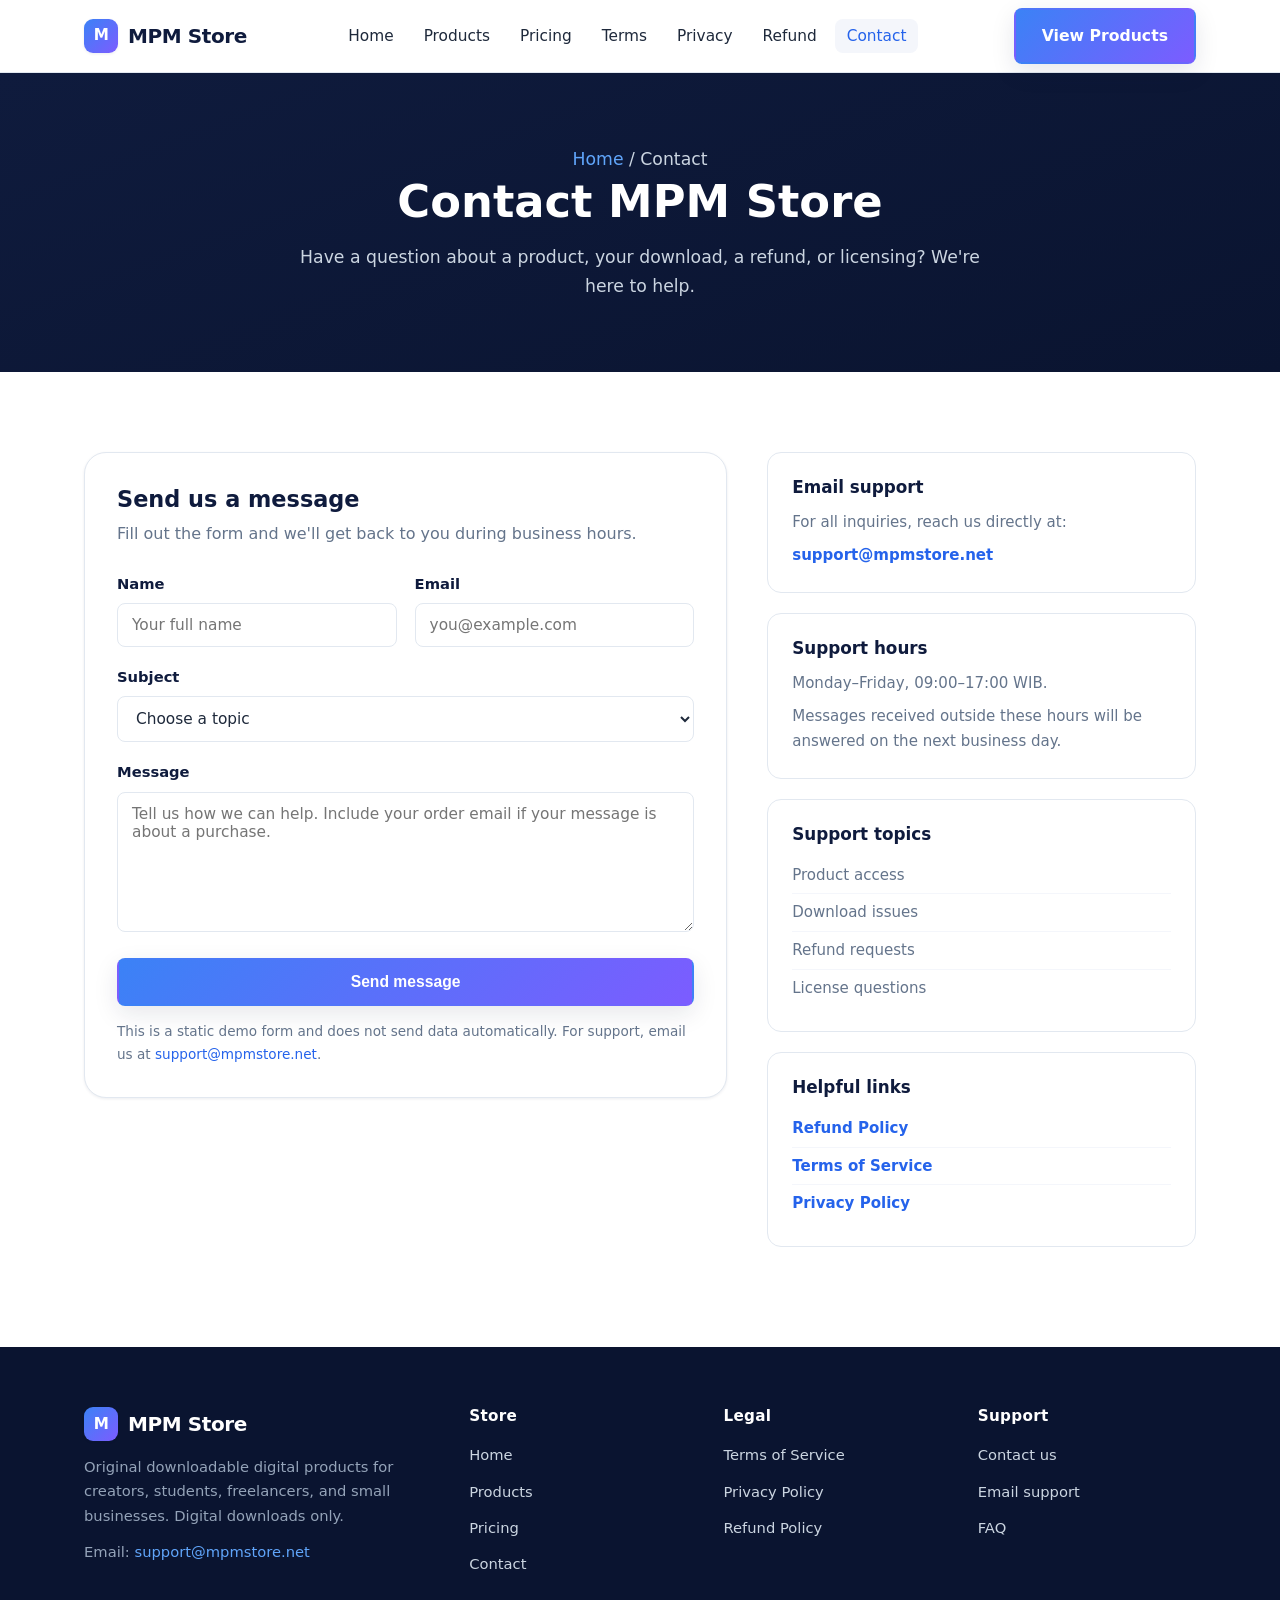
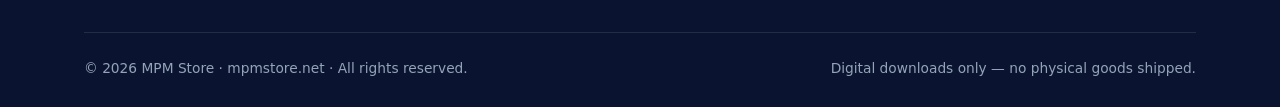
==== contact.html @ 4e31dbba "Add MPM Store static website (pages, CSS, JS)" ====
<!DOCTYPE html>
<html lang="en">
<head>
  <meta charset="UTF-8" />
  <meta name="viewport" content="width=device-width, initial-scale=1.0" />
  <title>Contact — MPM Store</title>
  <meta name="description" content="Contact MPM Store for product access, download issues, refund requests, and license questions. Email support@mpmstore.net." />
  <meta name="author" content="MPM Store" />
  <meta name="theme-color" content="#0f1b3d" />
  <link rel="canonical" href="https://mpmstore.net/contact.html" />

  <meta property="og:type" content="website" />
  <meta property="og:site_name" content="MPM Store" />
  <meta property="og:title" content="Contact — MPM Store" />
  <meta property="og:description" content="Get in touch with MPM Store support." />
  <meta property="og:url" content="https://mpmstore.net/contact.html" />
  <meta property="og:image" content="https://mpmstore.net/assets/img/og-image.png" />
  <meta name="twitter:card" content="summary_large_image" />

  <link rel="icon" href="data:image/svg+xml,%3Csvg xmlns='http://www.w3.org/2000/svg' viewBox='0 0 32 32'%3E%3Crect width='32' height='32' rx='8' fill='%233b82f6'/%3E%3Ctext x='50%25' y='56%25' font-family='Arial' font-size='15' font-weight='bold' fill='white' text-anchor='middle'%3EM%3C/text%3E%3C/svg%3E" />
  <link rel="stylesheet" href="assets/css/style.css" />
</head>
<body>
  <a class="skip-link" href="#main">Skip to content</a>

  <header class="site-header">
    <div class="container nav">
      <a class="brand" href="index.html" aria-label="MPM Store home">
        <span class="brand-mark">M</span> MPM Store
      </a>
      <nav aria-label="Primary">
        <ul class="nav-menu" id="nav-menu">
          <li><a href="index.html">Home</a></li>
          <li><a href="pricing.html">Products</a></li>
          <li><a href="pricing.html">Pricing</a></li>
          <li><a href="terms-of-service.html">Terms</a></li>
          <li><a href="privacy-policy.html">Privacy</a></li>
          <li><a href="refund-policy.html">Refund</a></li>
          <li><a href="contact.html" class="is-active">Contact</a></li>
          <li><a class="btn btn--primary btn--mobile" href="pricing.html">View Products</a></li>
        </ul>
      </nav>
      <div class="nav-actions">
        <a class="btn btn--primary" href="pricing.html">View Products</a>
        <button class="nav-toggle" id="nav-toggle" aria-label="Toggle menu" aria-controls="nav-menu" aria-expanded="false">
          <span></span><span></span><span></span>
        </button>
      </div>
    </div>
  </header>

  <main id="main">
    <section class="page-hero">
      <div class="container">
        <p class="breadcrumb"><a href="index.html">Home</a> / Contact</p>
        <h1>Contact MPM Store</h1>
        <p>Have a question about a product, your download, a refund, or licensing? We're here to help.</p>
      </div>
    </section>

    <section class="section">
      <div class="container">
        <div class="contact-grid">
          <!-- Form -->
          <div class="form-card">
            <h2 style="font-size:1.4rem;margin-bottom:8px;">Send us a message</h2>
            <p style="color:var(--text-muted);margin-bottom:24px;">Fill out the form and we'll get back to you during business hours.</p>

            <form id="contact-form" novalidate>
              <div class="form-row">
                <div class="field">
                  <label for="name">Name</label>
                  <input type="text" id="name" name="name" autocomplete="name" required placeholder="Your full name" />
                </div>
                <div class="field">
                  <label for="email">Email</label>
                  <input type="email" id="email" name="email" autocomplete="email" required placeholder="you@example.com" />
                </div>
              </div>
              <div class="field">
                <label for="subject">Subject</label>
                <select id="subject" name="subject" required>
                  <option value="" disabled selected>Choose a topic</option>
                  <option value="product-access">Product access</option>
                  <option value="download-issues">Download issues</option>
                  <option value="refund-request">Refund request</option>
                  <option value="license-questions">License questions</option>
                  <option value="other">Other</option>
                </select>
              </div>
              <div class="field">
                <label for="message">Message</label>
                <textarea id="message" name="message" required placeholder="Tell us how we can help. Include your order email if your message is about a purchase."></textarea>
              </div>
              <button type="submit" class="btn btn--primary btn--block">Send message</button>
              <p class="form-note">This is a static demo form and does not send data automatically. For support, email us at <a href="mailto:support@mpmstore.net">support@mpmstore.net</a>.</p>
              <div class="form-status" id="form-status" role="status" aria-live="polite"></div>
            </form>
          </div>

          <!-- Info sidebar -->
          <div>
            <div class="info-card">
              <h3>Email support</h3>
              <p>For all inquiries, reach us directly at:</p>
              <p style="margin-top:8px;"><a href="mailto:support@mpmstore.net">support@mpmstore.net</a></p>
            </div>

            <div class="info-card">
              <h3>Support hours</h3>
              <p>Monday–Friday, 09:00–17:00 WIB.</p>
              <p style="margin-top:8px;">Messages received outside these hours will be answered on the next business day.</p>
            </div>

            <div class="info-card">
              <h3>Support topics</h3>
              <ul>
                <li>Product access</li>
                <li>Download issues</li>
                <li>Refund requests</li>
                <li>License questions</li>
              </ul>
            </div>

            <div class="info-card">
              <h3>Helpful links</h3>
              <ul>
                <li><a href="refund-policy.html">Refund Policy</a></li>
                <li><a href="terms-of-service.html">Terms of Service</a></li>
                <li><a href="privacy-policy.html">Privacy Policy</a></li>
              </ul>
            </div>
          </div>
        </div>
      </div>
    </section>
  </main>

  <footer class="site-footer">
    <div class="container">
      <div class="footer-grid">
        <div class="footer-brand">
          <a class="brand" href="index.html"><span class="brand-mark">M</span> MPM Store</a>
          <p>Original downloadable digital products for creators, students, freelancers, and small businesses. Digital downloads only.</p>
          <p style="margin-top:12px;">Email: <a href="mailto:support@mpmstore.net">support@mpmstore.net</a></p>
        </div>
        <div class="footer-col">
          <h4>Store</h4>
          <ul>
            <li><a href="index.html">Home</a></li>
            <li><a href="pricing.html">Products</a></li>
            <li><a href="pricing.html">Pricing</a></li>
            <li><a href="contact.html">Contact</a></li>
          </ul>
        </div>
        <div class="footer-col">
          <h4>Legal</h4>
          <ul>
            <li><a href="terms-of-service.html">Terms of Service</a></li>
            <li><a href="privacy-policy.html">Privacy Policy</a></li>
            <li><a href="refund-policy.html">Refund Policy</a></li>
          </ul>
        </div>
        <div class="footer-col">
          <h4>Support</h4>
          <ul>
            <li><a href="contact.html">Contact us</a></li>
            <li><a href="mailto:support@mpmstore.net">Email support</a></li>
            <li><a href="index.html#faq">FAQ</a></li>
          </ul>
        </div>
      </div>
      <div class="footer-bottom">
        <span>&copy; <span data-year>2026</span> MPM Store · mpmstore.net · All rights reserved.</span>
        <span>Digital downloads only — no physical goods shipped.</span>
      </div>
    </div>
  </footer>

  <script src="assets/js/main.js"></script>
</body>
</html>
---- assets/css/style.css ----
/* ==========================================================================
   MPM Store — Global Stylesheet
   ========================================================================== */

/* ---------- Design Tokens ---------- */
:root {
  --navy: #0f1b3d;
  --navy-deep: #0a1430;
  --navy-soft: #16264f;
  --blue: #3b82f6;
  --blue-soft: #60a5fa;
  --blue-dark: #2563eb;
  --purple: #7c5cff;
  --purple-soft: #a78bfa;
  --white: #ffffff;
  --light-gray: #f4f6fb;
  --gray: #e2e8f0;
  --gray-mid: #94a3b8;
  --text: #1e293b;
  --text-muted: #64748b;
  --text-light: #cbd5e1;

  --radius-sm: 8px;
  --radius: 14px;
  --radius-lg: 22px;

  --shadow-sm: 0 1px 3px rgba(15, 27, 61, 0.08);
  --shadow: 0 8px 24px rgba(15, 27, 61, 0.10);
  --shadow-lg: 0 20px 50px rgba(15, 27, 61, 0.18);

  --container: 1160px;
  --font: "Segoe UI", system-ui, -apple-system, "Helvetica Neue", Arial, sans-serif;

  --transition: 0.25s ease;
}

/* ---------- Reset / Base ---------- */
*,
*::before,
*::after {
  box-sizing: border-box;
  margin: 0;
  padding: 0;
}

html {
  scroll-behavior: smooth;
}

body {
  font-family: var(--font);
  color: var(--text);
  background: var(--white);
  line-height: 1.65;
  font-size: 16px;
  -webkit-font-smoothing: antialiased;
}

img,
svg {
  max-width: 100%;
  display: block;
}

a {
  color: var(--blue-dark);
  text-decoration: none;
  transition: color var(--transition);
}

a:hover {
  color: var(--purple);
}

h1,
h2,
h3,
h4 {
  color: var(--navy);
  line-height: 1.25;
  font-weight: 700;
}

ul {
  list-style: none;
}

:focus-visible {
  outline: 3px solid var(--purple-soft);
  outline-offset: 2px;
  border-radius: 4px;
}

/* ---------- Layout Helpers ---------- */
.container {
  width: 100%;
  max-width: var(--container);
  margin: 0 auto;
  padding: 0 24px;
}

.section {
  padding: 80px 0;
}

.section--tight {
  padding: 56px 0;
}

.section--alt {
  background: var(--light-gray);
}

.section-head {
  max-width: 720px;
  margin: 0 auto 48px;
  text-align: center;
}

.section-head h2 {
  font-size: clamp(1.7rem, 3vw, 2.3rem);
  margin-bottom: 14px;
}

.section-head p {
  color: var(--text-muted);
  font-size: 1.05rem;
}

.eyebrow {
  display: inline-block;
  font-size: 0.8rem;
  font-weight: 700;
  letter-spacing: 0.08em;
  text-transform: uppercase;
  color: var(--purple);
  margin-bottom: 12px;
}

.skip-link {
  position: absolute;
  left: -999px;
  top: 0;
  background: var(--navy);
  color: var(--white);
  padding: 10px 16px;
  border-radius: 0 0 var(--radius-sm) 0;
  z-index: 1000;
}

.skip-link:focus {
  left: 0;
  color: var(--white);
}

/* ---------- Buttons ---------- */
.btn {
  display: inline-flex;
  align-items: center;
  justify-content: center;
  gap: 8px;
  font-weight: 600;
  font-size: 0.98rem;
  padding: 13px 26px;
  border-radius: var(--radius-sm);
  border: 2px solid transparent;
  cursor: pointer;
  transition: transform var(--transition), box-shadow var(--transition),
    background var(--transition), color var(--transition);
  white-space: nowrap;
}

.btn--primary {
  background: linear-gradient(135deg, var(--blue) 0%, var(--purple) 100%);
  color: var(--white);
  box-shadow: var(--shadow);
}

.btn--primary:hover {
  color: var(--white);
  transform: translateY(-2px);
  box-shadow: var(--shadow-lg);
}

.btn--secondary {
  background: var(--white);
  color: var(--navy);
  border-color: var(--gray);
}

.btn--secondary:hover {
  border-color: var(--blue);
  color: var(--blue-dark);
  transform: translateY(-2px);
}

.btn--ghost {
  background: rgba(255, 255, 255, 0.08);
  color: var(--white);
  border-color: rgba(255, 255, 255, 0.35);
}

.btn--ghost:hover {
  background: rgba(255, 255, 255, 0.18);
  color: var(--white);
  transform: translateY(-2px);
}

.btn--block {
  width: 100%;
}

/* ---------- Header / Navbar ---------- */
.site-header {
  position: sticky;
  top: 0;
  z-index: 100;
  background: rgba(255, 255, 255, 0.92);
  backdrop-filter: saturate(180%) blur(10px);
  border-bottom: 1px solid var(--gray);
}

.nav {
  display: flex;
  align-items: center;
  justify-content: space-between;
  height: 72px;
}

.brand {
  display: inline-flex;
  align-items: center;
  gap: 10px;
  font-weight: 800;
  font-size: 1.25rem;
  color: var(--navy);
  letter-spacing: -0.02em;
}

.brand:hover {
  color: var(--navy);
}

.brand-mark {
  width: 34px;
  height: 34px;
  border-radius: 9px;
  background: linear-gradient(135deg, var(--blue) 0%, var(--purple) 100%);
  display: inline-flex;
  align-items: center;
  justify-content: center;
  color: var(--white);
  font-size: 0.95rem;
  font-weight: 800;
  box-shadow: var(--shadow-sm);
}

.nav-menu {
  display: flex;
  align-items: center;
  gap: 6px;
}

.nav-menu a {
  color: var(--text);
  font-weight: 500;
  padding: 8px 12px;
  border-radius: var(--radius-sm);
  font-size: 0.96rem;
}

.nav-menu a:hover,
.nav-menu a.is-active {
  color: var(--blue-dark);
  background: var(--light-gray);
}

.nav-actions {
  display: flex;
  align-items: center;
  gap: 12px;
}

.nav-toggle {
  display: none;
  flex-direction: column;
  justify-content: center;
  gap: 5px;
  width: 44px;
  height: 44px;
  background: transparent;
  border: 1px solid var(--gray);
  border-radius: var(--radius-sm);
  cursor: pointer;
}

.nav-toggle span {
  display: block;
  width: 20px;
  height: 2px;
  margin: 0 auto;
  background: var(--navy);
  transition: transform var(--transition), opacity var(--transition);
}

.nav-toggle[aria-expanded="true"] span:nth-child(1) {
  transform: translateY(7px) rotate(45deg);
}

.nav-toggle[aria-expanded="true"] span:nth-child(2) {
  opacity: 0;
}

.nav-toggle[aria-expanded="true"] span:nth-child(3) {
  transform: translateY(-7px) rotate(-45deg);
}

/* ---------- Hero ---------- */
.hero {
  position: relative;
  background: radial-gradient(
      1200px 600px at 80% -10%,
      rgba(124, 92, 255, 0.35),
      transparent 60%
    ),
    radial-gradient(
      900px 500px at 0% 0%,
      rgba(59, 130, 246, 0.30),
      transparent 55%
    ),
    linear-gradient(160deg, var(--navy) 0%, var(--navy-deep) 100%);
  color: var(--white);
  padding: 96px 0 100px;
  overflow: hidden;
}

.hero-grid {
  display: grid;
  grid-template-columns: 1.1fr 0.9fr;
  gap: 56px;
  align-items: center;
}

.hero h1 {
  color: var(--white);
  font-size: clamp(2.1rem, 4.6vw, 3.3rem);
  letter-spacing: -0.02em;
  margin-bottom: 20px;
}

.hero p {
  color: var(--text-light);
  font-size: 1.12rem;
  max-width: 560px;
  margin-bottom: 32px;
}

.hero-badge {
  display: inline-flex;
  align-items: center;
  gap: 8px;
  background: rgba(255, 255, 255, 0.10);
  border: 1px solid rgba(255, 255, 255, 0.20);
  color: var(--text-light);
  font-size: 0.85rem;
  font-weight: 600;
  padding: 7px 14px;
  border-radius: 999px;
  margin-bottom: 24px;
}

.hero-badge .dot {
  width: 8px;
  height: 8px;
  border-radius: 50%;
  background: var(--blue-soft);
  box-shadow: 0 0 0 4px rgba(96, 165, 250, 0.25);
}

.hero-cta {
  display: flex;
  flex-wrap: wrap;
  gap: 14px;
}

.hero-note {
  margin-top: 22px;
  font-size: 0.86rem;
  color: var(--gray-mid);
}

/* Hero visual card */
.hero-visual {
  position: relative;
}

.hero-card {
  background: rgba(255, 255, 255, 0.06);
  border: 1px solid rgba(255, 255, 255, 0.16);
  border-radius: var(--radius-lg);
  padding: 24px;
  backdrop-filter: blur(6px);
  box-shadow: var(--shadow-lg);
}

.hero-card-row {
  display: flex;
  align-items: center;
  gap: 14px;
  padding: 14px;
  border-radius: var(--radius);
  background: rgba(255, 255, 255, 0.05);
  margin-bottom: 12px;
}

.hero-card-row:last-child {
  margin-bottom: 0;
}

.hero-card-icon {
  width: 46px;
  height: 46px;
  border-radius: 12px;
  flex-shrink: 0;
}

.hero-card-text strong {
  display: block;
  color: var(--white);
  font-size: 0.98rem;
}

.hero-card-text span {
  color: var(--gray-mid);
  font-size: 0.84rem;
}

/* Gradient utility blocks */
.grad-1 { background: linear-gradient(135deg, #3b82f6, #7c5cff); }
.grad-2 { background: linear-gradient(135deg, #06b6d4, #3b82f6); }
.grad-3 { background: linear-gradient(135deg, #7c5cff, #ec4899); }
.grad-4 { background: linear-gradient(135deg, #22c55e, #3b82f6); }
.grad-5 { background: linear-gradient(135deg, #f59e0b, #ef4444); }

/* ---------- Category Cards ---------- */
.grid {
  display: grid;
  gap: 24px;
}

.grid--3 { grid-template-columns: repeat(3, 1fr); }
.grid--4 { grid-template-columns: repeat(4, 1fr); }
.grid--5 { grid-template-columns: repeat(5, 1fr); }

.category-card {
  background: var(--white);
  border: 1px solid var(--gray);
  border-radius: var(--radius);
  padding: 26px 22px;
  text-align: center;
  transition: transform var(--transition), box-shadow var(--transition),
    border-color var(--transition);
}

.category-card:hover {
  transform: translateY(-4px);
  box-shadow: var(--shadow);
  border-color: var(--blue-soft);
}

.category-icon {
  width: 56px;
  height: 56px;
  border-radius: 14px;
  margin: 0 auto 16px;
}

.category-card h3 {
  font-size: 1.05rem;
  margin-bottom: 8px;
}

.category-card p {
  color: var(--text-muted);
  font-size: 0.9rem;
}

/* ---------- Steps / How it works ---------- */
.steps {
  display: grid;
  grid-template-columns: repeat(4, 1fr);
  gap: 24px;
  counter-reset: step;
}

.step {
  position: relative;
  background: var(--white);
  border: 1px solid var(--gray);
  border-radius: var(--radius);
  padding: 28px 22px;
}

.step-num {
  width: 42px;
  height: 42px;
  border-radius: 12px;
  background: linear-gradient(135deg, var(--blue), var(--purple));
  color: var(--white);
  display: inline-flex;
  align-items: center;
  justify-content: center;
  font-weight: 800;
  margin-bottom: 16px;
}

.step h3 {
  font-size: 1.05rem;
  margin-bottom: 8px;
}

.step p {
  color: var(--text-muted);
  font-size: 0.92rem;
}

/* ---------- Product Cards ---------- */
.product-card {
  display: flex;
  flex-direction: column;
  background: var(--white);
  border: 1px solid var(--gray);
  border-radius: var(--radius);
  overflow: hidden;
  transition: transform var(--transition), box-shadow var(--transition),
    border-color var(--transition);
}

.product-card:hover {
  transform: translateY(-5px);
  box-shadow: var(--shadow-lg);
  border-color: var(--purple-soft);
}

.product-thumb {
  position: relative;
  height: 150px;
  display: flex;
  align-items: flex-end;
  padding: 14px;
}

.product-thumb .tag {
  background: rgba(15, 27, 61, 0.55);
  color: var(--white);
  font-size: 0.72rem;
  font-weight: 600;
  letter-spacing: 0.03em;
  padding: 5px 10px;
  border-radius: 999px;
  backdrop-filter: blur(4px);
}

.product-body {
  display: flex;
  flex-direction: column;
  flex: 1;
  padding: 22px;
}

.product-body h3 {
  font-size: 1.08rem;
  margin-bottom: 8px;
}

.product-body p {
  color: var(--text-muted);
  font-size: 0.9rem;
  margin-bottom: 16px;
  flex: 1;
}

.product-meta {
  display: flex;
  align-items: center;
  justify-content: space-between;
  margin-bottom: 16px;
}

.product-price {
  font-size: 1.35rem;
  font-weight: 800;
  color: var(--navy);
}

.product-price span {
  font-size: 0.8rem;
  font-weight: 600;
  color: var(--text-muted);
}

.badge {
  display: inline-block;
  font-size: 0.72rem;
  font-weight: 700;
  padding: 5px 10px;
  border-radius: 999px;
}

.badge--soft {
  background: rgba(124, 92, 255, 0.12);
  color: var(--purple);
}

.badge--digital {
  background: rgba(59, 130, 246, 0.12);
  color: var(--blue-dark);
}

.product-flags {
  display: flex;
  gap: 8px;
  flex-wrap: wrap;
  margin-bottom: 18px;
}

/* ---------- Trust / Compliance ---------- */
.trust {
  background: linear-gradient(160deg, var(--navy) 0%, var(--navy-soft) 100%);
  color: var(--white);
  border-radius: var(--radius-lg);
  padding: 48px;
  text-align: center;
}

.trust .eyebrow {
  color: var(--blue-soft);
}

.trust h2 {
  color: var(--white);
  font-size: clamp(1.5rem, 2.6vw, 2rem);
  margin-bottom: 16px;
}

.trust p {
  color: var(--text-light);
  max-width: 760px;
  margin: 0 auto 28px;
  font-size: 1.05rem;
}

.trust-points {
  display: grid;
  grid-template-columns: repeat(3, 1fr);
  gap: 18px;
  text-align: left;
  margin-top: 32px;
}

.trust-point {
  background: rgba(255, 255, 255, 0.06);
  border: 1px solid rgba(255, 255, 255, 0.14);
  border-radius: var(--radius);
  padding: 20px;
}

.trust-point strong {
  display: block;
  color: var(--white);
  margin-bottom: 6px;
}

.trust-point span {
  color: var(--gray-mid);
  font-size: 0.9rem;
}

.check {
  display: inline-flex;
  width: 22px;
  height: 22px;
  border-radius: 50%;
  background: var(--blue-soft);
  color: var(--navy-deep);
  align-items: center;
  justify-content: center;
  font-weight: 800;
  font-size: 0.8rem;
  margin-right: 8px;
}

/* ---------- FAQ (accordion) ---------- */
.faq {
  max-width: 820px;
  margin: 0 auto;
}

.faq-item {
  border: 1px solid var(--gray);
  border-radius: var(--radius);
  margin-bottom: 14px;
  overflow: hidden;
  background: var(--white);
}

.faq-q {
  width: 100%;
  text-align: left;
  background: var(--white);
  border: none;
  cursor: pointer;
  padding: 20px 22px;
  font-size: 1.02rem;
  font-weight: 600;
  color: var(--navy);
  display: flex;
  align-items: center;
  justify-content: space-between;
  gap: 16px;
}

.faq-q:hover {
  background: var(--light-gray);
}

.faq-q .icon {
  flex-shrink: 0;
  width: 26px;
  height: 26px;
  border-radius: 50%;
  background: var(--light-gray);
  color: var(--blue-dark);
  display: inline-flex;
  align-items: center;
  justify-content: center;
  font-size: 1.1rem;
  transition: transform var(--transition);
}

.faq-q[aria-expanded="true"] .icon {
  transform: rotate(45deg);
}

.faq-a {
  max-height: 0;
  overflow: hidden;
  transition: max-height 0.3s ease;
}

.faq-a-inner {
  padding: 0 22px 20px;
  color: var(--text-muted);
}

/* ---------- Page hero (inner pages) ---------- */
.page-hero {
  background: linear-gradient(160deg, var(--navy) 0%, var(--navy-deep) 100%);
  color: var(--white);
  padding: 72px 0;
  text-align: center;
}

.page-hero h1 {
  color: var(--white);
  font-size: clamp(1.9rem, 4vw, 2.8rem);
  margin-bottom: 14px;
}

.page-hero p {
  color: var(--text-light);
  max-width: 680px;
  margin: 0 auto;
  font-size: 1.08rem;
}

.breadcrumb {
  font-size: 0.85rem;
  color: var(--gray-mid);
  margin-bottom: 18px;
}

.breadcrumb a {
  color: var(--blue-soft);
}

/* ---------- Legal / Prose ---------- */
.prose {
  max-width: 820px;
  margin: 0 auto;
}

.prose .updated {
  color: var(--text-muted);
  font-size: 0.9rem;
  margin-bottom: 32px;
  padding-bottom: 20px;
  border-bottom: 1px solid var(--gray);
}

.prose h2 {
  font-size: 1.35rem;
  margin: 36px 0 12px;
}

.prose h3 {
  font-size: 1.1rem;
  margin: 24px 0 8px;
}

.prose p,
.prose li {
  color: var(--text);
  margin-bottom: 12px;
}

.prose ul {
  list-style: disc;
  padding-left: 22px;
  margin-bottom: 16px;
}

.prose ul li {
  margin-bottom: 8px;
}

.callout {
  background: var(--light-gray);
  border-left: 4px solid var(--purple);
  border-radius: var(--radius-sm);
  padding: 18px 20px;
  margin: 24px 0;
  color: var(--text);
}

.callout strong {
  color: var(--navy);
}

/* TOC */
.toc {
  background: var(--light-gray);
  border: 1px solid var(--gray);
  border-radius: var(--radius);
  padding: 22px 24px;
  margin-bottom: 36px;
}

.toc strong {
  display: block;
  color: var(--navy);
  margin-bottom: 10px;
}

.toc ol {
  padding-left: 20px;
  color: var(--text-muted);
}

.toc ol li {
  margin-bottom: 4px;
}

/* ---------- Pricing page ---------- */
.note-bar {
  display: flex;
  flex-wrap: wrap;
  gap: 14px;
  justify-content: center;
  margin-top: 40px;
}

.note-pill {
  background: var(--light-gray);
  border: 1px solid var(--gray);
  border-radius: 999px;
  padding: 10px 18px;
  font-size: 0.9rem;
  color: var(--text);
  font-weight: 500;
}

.note-pill strong {
  color: var(--navy);
}

/* ---------- Contact ---------- */
.contact-grid {
  display: grid;
  grid-template-columns: 1.2fr 0.8fr;
  gap: 40px;
  align-items: start;
}

.form-card {
  background: var(--white);
  border: 1px solid var(--gray);
  border-radius: var(--radius-lg);
  padding: 32px;
  box-shadow: var(--shadow-sm);
}

.form-row {
  display: grid;
  grid-template-columns: 1fr 1fr;
  gap: 18px;
}

.field {
  margin-bottom: 18px;
}

.field label {
  display: block;
  font-weight: 600;
  font-size: 0.92rem;
  color: var(--navy);
  margin-bottom: 7px;
}

.field input,
.field textarea,
.field select {
  width: 100%;
  font-family: inherit;
  font-size: 0.96rem;
  color: var(--text);
  padding: 12px 14px;
  border: 1px solid var(--gray);
  border-radius: var(--radius-sm);
  background: var(--white);
  transition: border-color var(--transition), box-shadow var(--transition);
}

.field input:focus,
.field textarea:focus,
.field select:focus {
  outline: none;
  border-color: var(--blue);
  box-shadow: 0 0 0 3px rgba(59, 130, 246, 0.15);
}

.field textarea {
  min-height: 140px;
  resize: vertical;
}

.form-note {
  font-size: 0.85rem;
  color: var(--text-muted);
  margin-top: 14px;
}

.form-status {
  display: none;
  margin-top: 16px;
  padding: 14px 16px;
  border-radius: var(--radius-sm);
  background: rgba(34, 197, 94, 0.12);
  border: 1px solid rgba(34, 197, 94, 0.35);
  color: #15803d;
  font-size: 0.92rem;
}

.form-status.is-visible {
  display: block;
}

.info-card {
  background: var(--white);
  border: 1px solid var(--gray);
  border-radius: var(--radius);
  padding: 24px;
  margin-bottom: 20px;
}

.info-card h3 {
  font-size: 1.05rem;
  margin-bottom: 12px;
}

.info-card p,
.info-card li {
  color: var(--text-muted);
  font-size: 0.94rem;
}

.info-card ul {
  list-style: none;
}

.info-card ul li {
  padding: 6px 0;
  border-bottom: 1px solid var(--light-gray);
}

.info-card ul li:last-child {
  border-bottom: none;
}

.info-card a {
  font-weight: 600;
}

/* ---------- CTA band ---------- */
.cta-band {
  background: linear-gradient(135deg, var(--blue) 0%, var(--purple) 100%);
  border-radius: var(--radius-lg);
  padding: 52px 40px;
  text-align: center;
  color: var(--white);
}

.cta-band h2 {
  color: var(--white);
  font-size: clamp(1.6rem, 2.8vw, 2.1rem);
  margin-bottom: 14px;
}

.cta-band p {
  color: rgba(255, 255, 255, 0.9);
  max-width: 600px;
  margin: 0 auto 28px;
  font-size: 1.05rem;
}

.cta-band .btn--secondary {
  background: var(--white);
  border-color: var(--white);
}

/* ---------- Footer ---------- */
.site-footer {
  background: var(--navy-deep);
  color: var(--text-light);
  padding: 60px 0 28px;
}

.footer-grid {
  display: grid;
  grid-template-columns: 1.6fr 1fr 1fr 1fr;
  gap: 36px;
  margin-bottom: 44px;
}

.footer-brand .brand {
  color: var(--white);
  margin-bottom: 14px;
}

.footer-brand p {
  color: var(--gray-mid);
  font-size: 0.92rem;
  max-width: 320px;
}

.footer-brand a {
  color: var(--blue-soft);
}

.footer-col h4 {
  color: var(--white);
  font-size: 0.95rem;
  margin-bottom: 16px;
  letter-spacing: 0.02em;
}

.footer-col ul li {
  margin-bottom: 10px;
}

.footer-col a {
  color: var(--text-light);
  font-size: 0.92rem;
}

.footer-col a:hover {
  color: var(--white);
}

.footer-bottom {
  border-top: 1px solid rgba(255, 255, 255, 0.10);
  padding-top: 24px;
  display: flex;
  flex-wrap: wrap;
  gap: 12px;
  align-items: center;
  justify-content: space-between;
  color: var(--gray-mid);
  font-size: 0.86rem;
}

.footer-bottom a {
  color: var(--gray-mid);
}

.footer-bottom a:hover {
  color: var(--white);
}

/* ---------- Utilities ---------- */
.text-center { text-align: center; }
.mt-32 { margin-top: 32px; }
.mb-0 { margin-bottom: 0; }

/* ==========================================================================
   Responsive
   ========================================================================== */
@media (max-width: 980px) {
  .hero-grid {
    grid-template-columns: 1fr;
    gap: 40px;
  }
  .grid--4 { grid-template-columns: repeat(2, 1fr); }
  .grid--5 { grid-template-columns: repeat(3, 1fr); }
  .steps { grid-template-columns: repeat(2, 1fr); }
  .trust-points { grid-template-columns: 1fr; }
  .footer-grid { grid-template-columns: 1fr 1fr; }
  .contact-grid { grid-template-columns: 1fr; }
}

@media (max-width: 760px) {
  .nav-toggle { display: flex; }

  .nav-menu {
    position: fixed;
    inset: 72px 0 auto 0;
    flex-direction: column;
    align-items: stretch;
    gap: 0;
    background: var(--white);
    border-bottom: 1px solid var(--gray);
    box-shadow: var(--shadow);
    padding: 8px 16px 16px;
    max-height: 0;
    overflow: hidden;
    transition: max-height 0.3s ease, padding 0.3s ease;
  }

  .nav-menu.is-open {
    max-height: 480px;
    padding: 12px 16px 20px;
  }

  .nav-menu a {
    padding: 14px 12px;
    border-bottom: 1px solid var(--light-gray);
    border-radius: 0;
  }

  .nav-actions .btn {
    display: none;
  }

  .nav-menu .btn--mobile {
    display: inline-flex;
    margin-top: 12px;
    border-bottom: none;
  }

  .section { padding: 56px 0; }
  .grid--3 { grid-template-columns: 1fr; }
  .grid--4 { grid-template-columns: 1fr; }
  .grid--5 { grid-template-columns: 1fr; }
  .steps { grid-template-columns: 1fr; }
  .trust { padding: 32px 22px; }
  .form-row { grid-template-columns: 1fr; }
  .footer-grid { grid-template-columns: 1fr; gap: 28px; }
  .cta-band { padding: 40px 24px; }
}

@media (min-width: 761px) {
  .nav-menu .btn--mobile { display: none; }
}
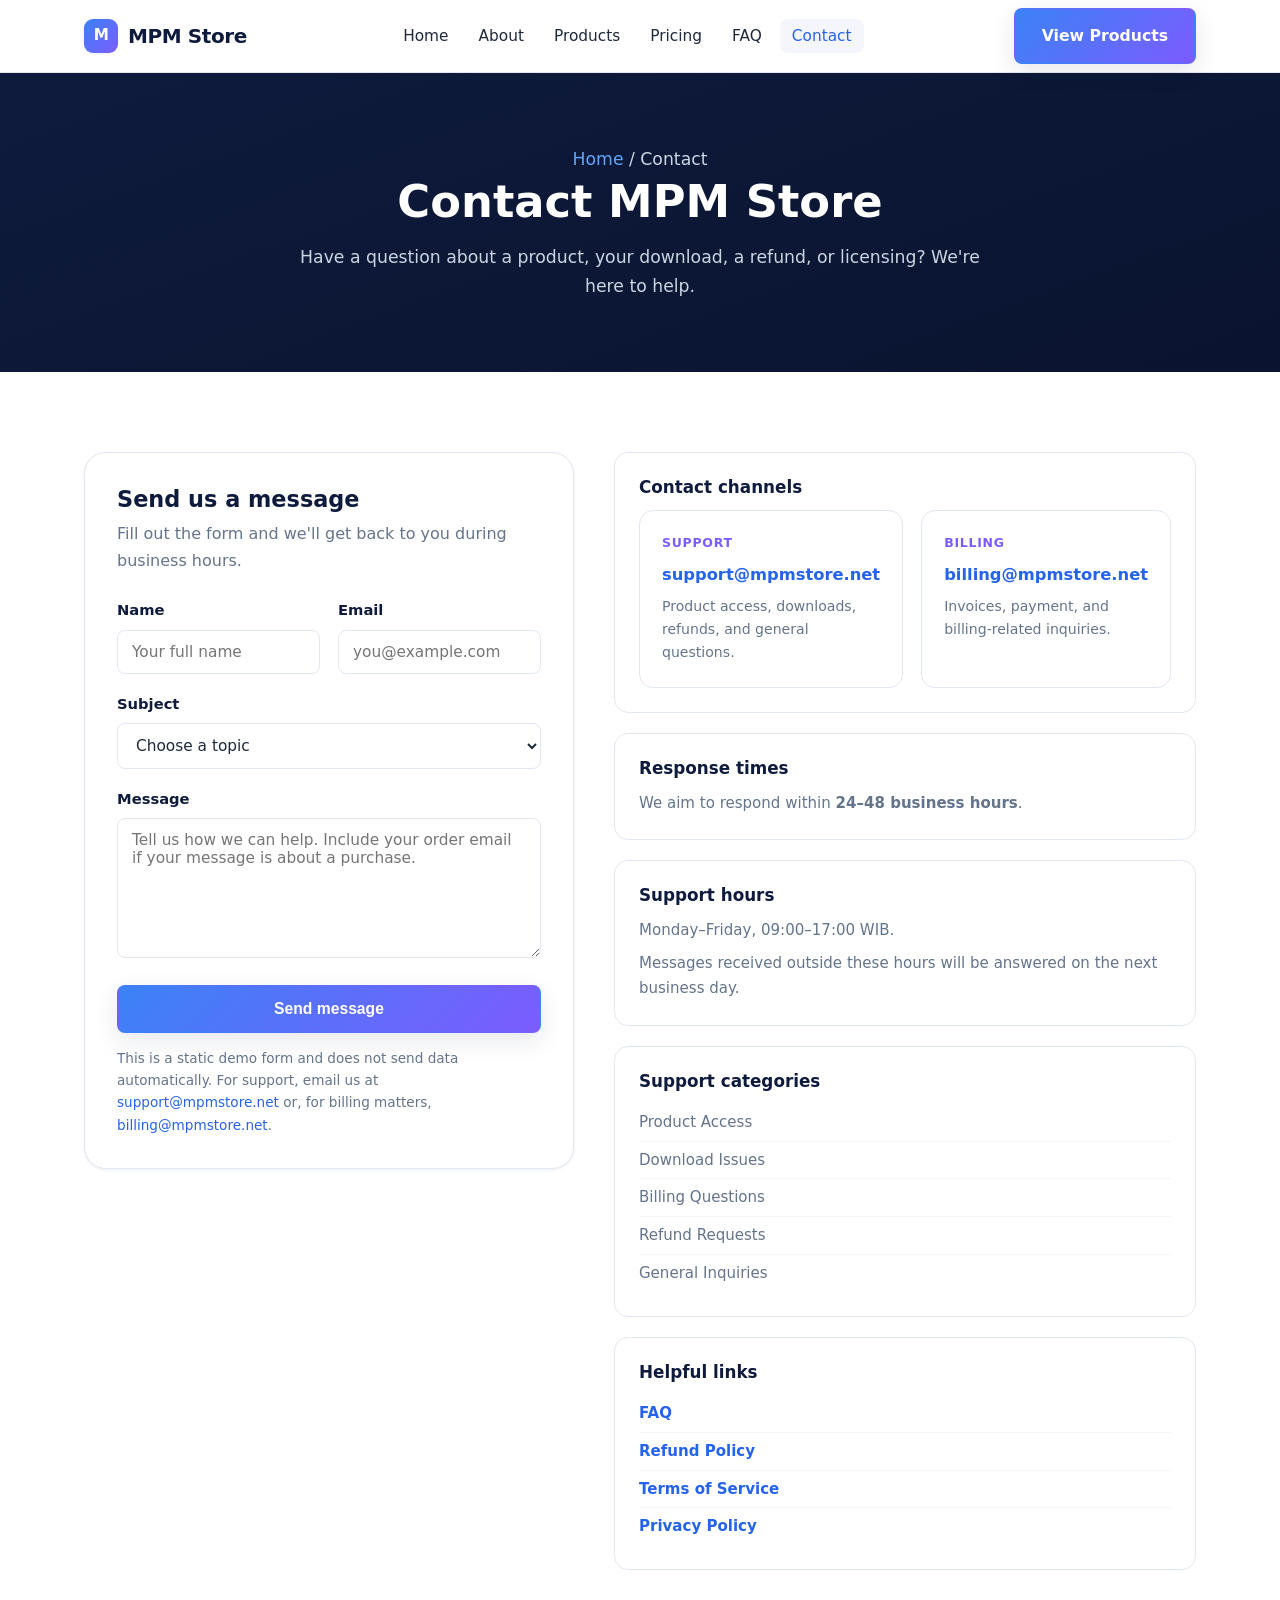
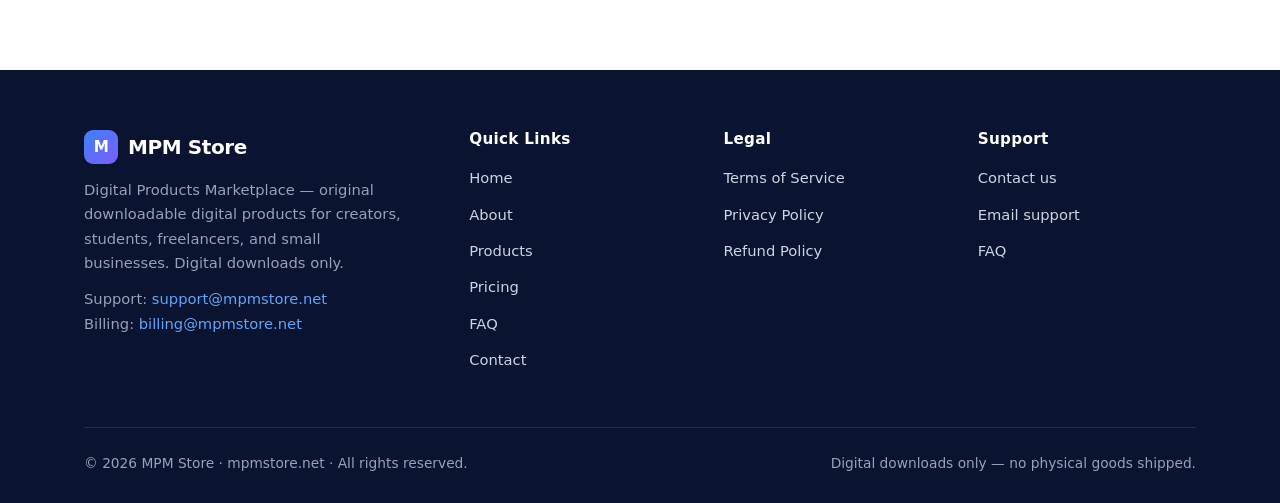
==== commit 15a71747: "Enhance MPM Store: add About & FAQ pages, billing channels, transparency sections, structured data" ====
--- a/contact.html
+++ b/contact.html
@@ -19,6 +19,17 @@
 
   <link rel="icon" href="data:image/svg+xml,%3Csvg xmlns='http://www.w3.org/2000/svg' viewBox='0 0 32 32'%3E%3Crect width='32' height='32' rx='8' fill='%233b82f6'/%3E%3Ctext x='50%25' y='56%25' font-family='Arial' font-size='15' font-weight='bold' fill='white' text-anchor='middle'%3EM%3C/text%3E%3C/svg%3E" />
   <link rel="stylesheet" href="assets/css/style.css" />
+
+  <script type="application/ld+json">
+  {
+    "@context": "https://schema.org",
+    "@type": "BreadcrumbList",
+    "itemListElement": [
+      { "@type": "ListItem", "position": 1, "name": "Home", "item": "https://mpmstore.net/" },
+      { "@type": "ListItem", "position": 2, "name": "Contact", "item": "https://mpmstore.net/contact.html" }
+    ]
+  }
+  </script>
 </head>
 <body>
   <a class="skip-link" href="#main">Skip to content</a>
@@ -31,12 +42,11 @@
       <nav aria-label="Primary">
         <ul class="nav-menu" id="nav-menu">
           <li><a href="index.html">Home</a></li>
+          <li><a href="about.html">About</a></li>
           <li><a href="pricing.html">Products</a></li>
           <li><a href="pricing.html">Pricing</a></li>
-          <li><a href="terms-of-service.html">Terms</a></li>
-          <li><a href="privacy-policy.html">Privacy</a></li>
-          <li><a href="refund-policy.html">Refund</a></li>
-          <li><a href="contact.html" class="is-active">Contact</a></li>
+          <li><a href="faq.html">FAQ</a></li>
+          <li><a href="contact.html" class="is-active" aria-current="page">Contact</a></li>
           <li><a class="btn btn--primary btn--mobile" href="pricing.html">View Products</a></li>
         </ul>
       </nav>
@@ -83,9 +93,10 @@
                   <option value="" disabled selected>Choose a topic</option>
                   <option value="product-access">Product access</option>
                   <option value="download-issues">Download issues</option>
+                  <option value="billing-questions">Billing questions</option>
                   <option value="refund-request">Refund request</option>
                   <option value="license-questions">License questions</option>
-                  <option value="other">Other</option>
+                  <option value="general-inquiry">General inquiry</option>
                 </select>
               </div>
               <div class="field">
@@ -93,7 +104,7 @@
                 <textarea id="message" name="message" required placeholder="Tell us how we can help. Include your order email if your message is about a purchase."></textarea>
               </div>
               <button type="submit" class="btn btn--primary btn--block">Send message</button>
-              <p class="form-note">This is a static demo form and does not send data automatically. For support, email us at <a href="mailto:support@mpmstore.net">support@mpmstore.net</a>.</p>
+              <p class="form-note">This is a static demo form and does not send data automatically. For support, email us at <a href="mailto:support@mpmstore.net">support@mpmstore.net</a> or, for billing matters, <a href="mailto:billing@mpmstore.net">billing@mpmstore.net</a>.</p>
               <div class="form-status" id="form-status" role="status" aria-live="polite"></div>
             </form>
           </div>
@@ -101,9 +112,24 @@
           <!-- Info sidebar -->
           <div>
             <div class="info-card">
-              <h3>Email support</h3>
-              <p>For all inquiries, reach us directly at:</p>
-              <p style="margin-top:8px;"><a href="mailto:support@mpmstore.net">support@mpmstore.net</a></p>
+              <h3>Contact channels</h3>
+              <div class="channel-grid">
+                <div class="channel-card">
+                  <span class="label">Support</span>
+                  <a href="mailto:support@mpmstore.net">support@mpmstore.net</a>
+                  <p>Product access, downloads, refunds, and general questions.</p>
+                </div>
+                <div class="channel-card">
+                  <span class="label">Billing</span>
+                  <a href="mailto:billing@mpmstore.net">billing@mpmstore.net</a>
+                  <p>Invoices, payment, and billing-related inquiries.</p>
+                </div>
+              </div>
+            </div>
+
+            <div class="info-card">
+              <h3>Response times</h3>
+              <p>We aim to respond within <strong>24–48 business hours</strong>.</p>
             </div>
 
             <div class="info-card">
@@ -113,18 +139,20 @@
             </div>
 
             <div class="info-card">
-              <h3>Support topics</h3>
+              <h3>Support categories</h3>
               <ul>
-                <li>Product access</li>
-                <li>Download issues</li>
-                <li>Refund requests</li>
-                <li>License questions</li>
+                <li>Product Access</li>
+                <li>Download Issues</li>
+                <li>Billing Questions</li>
+                <li>Refund Requests</li>
+                <li>General Inquiries</li>
               </ul>
             </div>
 
             <div class="info-card">
               <h3>Helpful links</h3>
               <ul>
+                <li><a href="faq.html">FAQ</a></li>
                 <li><a href="refund-policy.html">Refund Policy</a></li>
                 <li><a href="terms-of-service.html">Terms of Service</a></li>
                 <li><a href="privacy-policy.html">Privacy Policy</a></li>
@@ -141,15 +169,18 @@
       <div class="footer-grid">
         <div class="footer-brand">
           <a class="brand" href="index.html"><span class="brand-mark">M</span> MPM Store</a>
-          <p>Original downloadable digital products for creators, students, freelancers, and small businesses. Digital downloads only.</p>
-          <p style="margin-top:12px;">Email: <a href="mailto:support@mpmstore.net">support@mpmstore.net</a></p>
+          <p>Digital Products Marketplace — original downloadable digital products for creators, students, freelancers, and small businesses. Digital downloads only.</p>
+          <p style="margin-top:12px;">Support: <a href="mailto:support@mpmstore.net">support@mpmstore.net</a></p>
+          <p>Billing: <a href="mailto:billing@mpmstore.net">billing@mpmstore.net</a></p>
         </div>
         <div class="footer-col">
-          <h4>Store</h4>
+          <h4>Quick Links</h4>
           <ul>
             <li><a href="index.html">Home</a></li>
+            <li><a href="about.html">About</a></li>
             <li><a href="pricing.html">Products</a></li>
             <li><a href="pricing.html">Pricing</a></li>
+            <li><a href="faq.html">FAQ</a></li>
             <li><a href="contact.html">Contact</a></li>
           </ul>
         </div>
@@ -166,7 +197,7 @@
           <ul>
             <li><a href="contact.html">Contact us</a></li>
             <li><a href="mailto:support@mpmstore.net">Email support</a></li>
-            <li><a href="index.html#faq">FAQ</a></li>
+            <li><a href="faq.html">FAQ</a></li>
           </ul>
         </div>
       </div>
--- a/assets/css/style.css
+++ b/assets/css/style.css
@@ -1098,9 +1098,147 @@
   color: var(--white);
 }
 
+/* ---------- Feature cards (Why Choose) ---------- */
+.feature-card {
+  display: flex;
+  gap: 16px;
+  align-items: flex-start;
+  background: var(--white);
+  border: 1px solid var(--gray);
+  border-radius: var(--radius);
+  padding: 24px;
+  transition: transform var(--transition), box-shadow var(--transition),
+    border-color var(--transition);
+}
+
+.feature-card:hover {
+  transform: translateY(-4px);
+  box-shadow: var(--shadow);
+  border-color: var(--blue-soft);
+}
+
+.feature-card .feature-icon {
+  flex-shrink: 0;
+  width: 46px;
+  height: 46px;
+  border-radius: 12px;
+  display: inline-flex;
+  align-items: center;
+  justify-content: center;
+  color: var(--white);
+  font-size: 1.2rem;
+  font-weight: 700;
+}
+
+.feature-card h3 {
+  font-size: 1.05rem;
+  margin-bottom: 6px;
+}
+
+.feature-card p {
+  color: var(--text-muted);
+  font-size: 0.92rem;
+}
+
+/* ---------- Pre-launch notice ---------- */
+.notice {
+  display: flex;
+  align-items: center;
+  gap: 12px;
+  justify-content: center;
+  flex-wrap: wrap;
+  background: rgba(124, 92, 255, 0.08);
+  border: 1px solid rgba(124, 92, 255, 0.25);
+  color: var(--text);
+  border-radius: var(--radius);
+  padding: 14px 22px;
+  font-size: 0.95rem;
+  text-align: center;
+}
+
+.notice .notice-tag {
+  background: var(--purple);
+  color: var(--white);
+  font-size: 0.72rem;
+  font-weight: 700;
+  letter-spacing: 0.04em;
+  text-transform: uppercase;
+  padding: 4px 10px;
+  border-radius: 999px;
+}
+
+/* ---------- About page ---------- */
+.about-grid {
+  display: grid;
+  grid-template-columns: 1fr 1fr;
+  gap: 40px;
+  align-items: center;
+}
+
+.about-values {
+  display: grid;
+  grid-template-columns: 1fr 1fr;
+  gap: 16px;
+  margin-top: 8px;
+}
+
+.value-item {
+  background: var(--light-gray);
+  border: 1px solid var(--gray);
+  border-radius: var(--radius);
+  padding: 18px 20px;
+}
+
+.value-item strong {
+  display: block;
+  color: var(--navy);
+  margin-bottom: 4px;
+}
+
+.value-item span {
+  color: var(--text-muted);
+  font-size: 0.9rem;
+}
+
+/* ---------- Contact channel cards ---------- */
+.channel-grid {
+  display: grid;
+  grid-template-columns: 1fr 1fr;
+  gap: 18px;
+}
+
+.channel-card {
+  background: var(--white);
+  border: 1px solid var(--gray);
+  border-radius: var(--radius);
+  padding: 22px;
+}
+
+.channel-card .label {
+  font-size: 0.78rem;
+  font-weight: 700;
+  letter-spacing: 0.06em;
+  text-transform: uppercase;
+  color: var(--purple);
+  margin-bottom: 8px;
+  display: block;
+}
+
+.channel-card a {
+  font-weight: 600;
+  font-size: 1.02rem;
+}
+
+.channel-card p {
+  color: var(--text-muted);
+  font-size: 0.88rem;
+  margin-top: 6px;
+}
+
 /* ---------- Utilities ---------- */
 .text-center { text-align: center; }
 .mt-32 { margin-top: 32px; }
+.mt-48 { margin-top: 48px; }
 .mb-0 { margin-bottom: 0; }
 
 /* ==========================================================================
@@ -1117,6 +1255,7 @@
   .trust-points { grid-template-columns: 1fr; }
   .footer-grid { grid-template-columns: 1fr 1fr; }
   .contact-grid { grid-template-columns: 1fr; }
+  .about-grid { grid-template-columns: 1fr; gap: 28px; }
 }
 
 @media (max-width: 760px) {
@@ -1167,6 +1306,8 @@
   .form-row { grid-template-columns: 1fr; }
   .footer-grid { grid-template-columns: 1fr; gap: 28px; }
   .cta-band { padding: 40px 24px; }
+  .about-values { grid-template-columns: 1fr; }
+  .channel-grid { grid-template-columns: 1fr; }
 }
 
 @media (min-width: 761px) {
